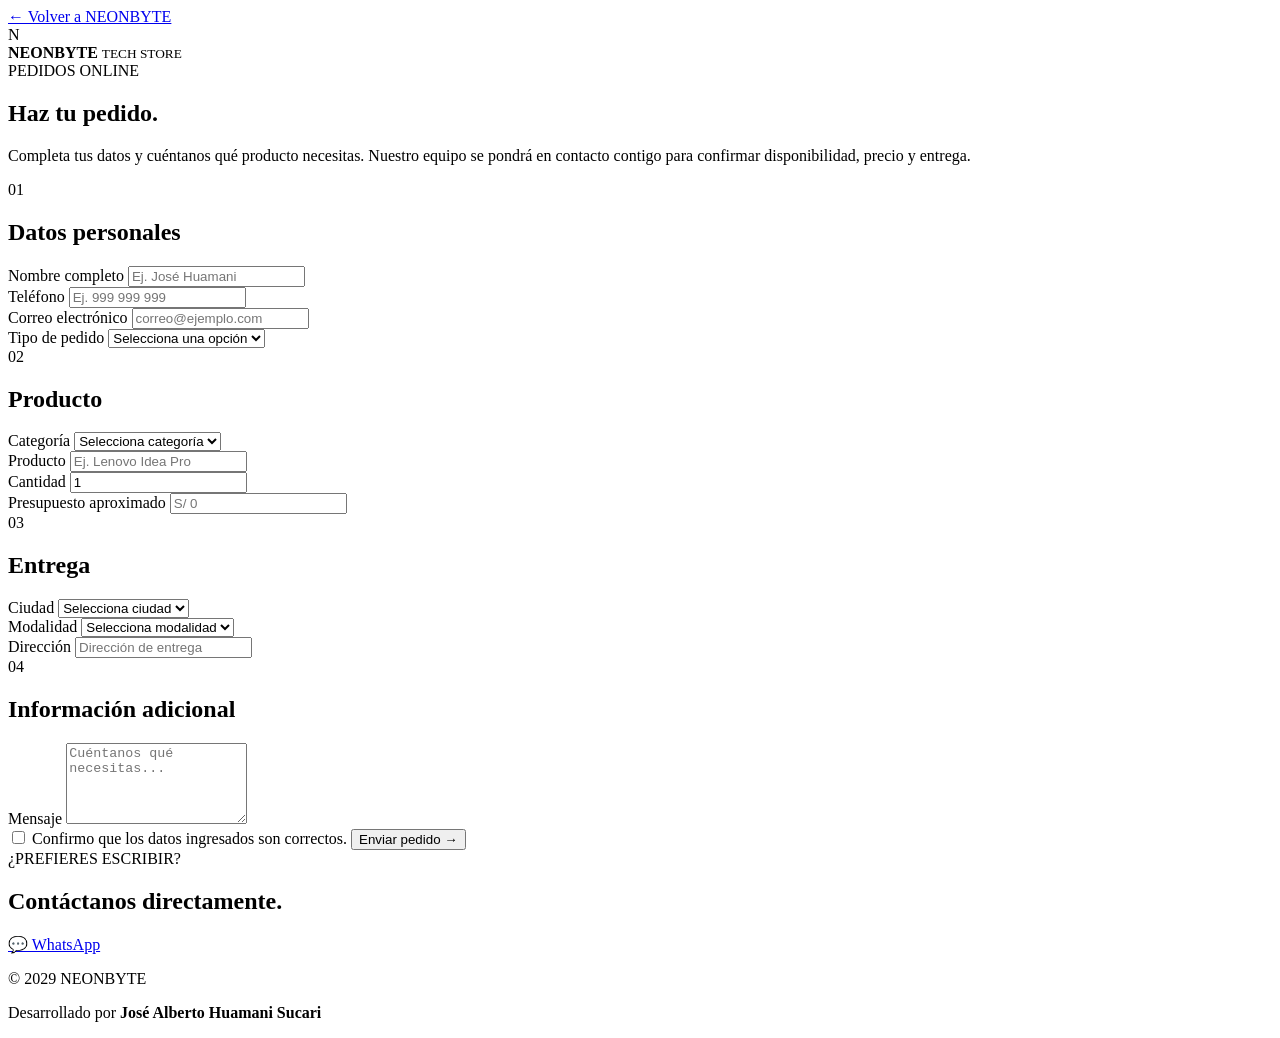
==== formulario.html @ d1038cfd "Update formulario.html" ====
<!DOCTYPE html>
<html lang="es">

<head>

    <meta charset="UTF-8">

    <meta
        name="viewport"
        content="width=device-width, initial-scale=1.0"
    >

    <title>NEONBYTE | Realizar pedido</title>

    <link
        rel="stylesheet"
        href="formulario.css"
    >

</head>


<body>


    <!-- =========================
         HEADER
    ========================== -->

    <header class="form-header">

        <a
            href="index.html"
            class="back-home"
        >
            ← Volver a NEONBYTE
        </a>


        <div class="form-logo">

            <span>N</span>

            <div>
                <strong>NEONBYTE</strong>
                <small>TECH STORE</small>
            </div>

        </div>

    </header>


    <!-- =========================
         CONTENIDO
    ========================== -->

    <main class="form-page">


        <section class="form-intro">

            <span>
                PEDIDOS ONLINE
            </span>

            <h1>
                Haz tu
                <strong>pedido.</strong>
            </h1>

            <p>
                Completa tus datos y cuéntanos qué producto
                necesitas. Nuestro equipo se pondrá en contacto
                contigo para confirmar disponibilidad, precio
                y entrega.
            </p>

        </section>


        <!-- =========================
             FORMULARIO
        ========================== -->

        <section class="form-card">

            <form id="orderForm">


                <div class="form-section-title">

                    <span>01</span>

                    <h2>
                        Datos personales
                    </h2>

                </div>


                <div class="form-grid">


                    <div class="field">

                        <label for="nombre">
                            Nombre completo
                        </label>

                        <input
                            type="text"
                            id="nombre"
                            name="nombre"
                            placeholder="Ej. José Huamani"
                            required
                        >

                    </div>


                    <div class="field">

                        <label for="telefono">
                            Teléfono
                        </label>

                        <input
                            type="tel"
                            id="telefono"
                            name="telefono"
                            placeholder="Ej. 999 999 999"
                            required
                        >

                    </div>


                    <div class="field">

                        <label for="correo">
                            Correo electrónico
                        </label>

                        <input
                            type="email"
                            id="correo"
                            name="correo"
                            placeholder="correo@ejemplo.com"
                            required
                        >

                    </div>


                    <div class="field">

                        <label for="tipo">
                            Tipo de pedido
                        </label>

                        <select
                            id="tipo"
                            name="tipo"
                            required
                        >

                            <option value="">
                                Selecciona una opción
                            </option>

                            <option value="unidad">
                                Por unidad
                            </option>

                            <option value="menor">
                                Por menor
                            </option>

                            <option value="mayor">
                                Por mayor
                            </option>

                        </select>

                    </div>

                </div>


                <div class="form-section-title">

                    <span>02</span>

                    <h2>
                        Producto
                    </h2>

                </div>


                <div class="form-grid">


                    <div class="field">

                        <label for="categoria">
                            Categoría
                        </label>

                        <select
                            id="categoria"
                            name="categoria"
                            required
                        >

                            <option value="">
                                Selecciona categoría
                            </option>

                            <option>
                                Laptops
                            </option>

                            <option>
                                Tablets
                            </option>

                            <option>
                                Periféricos
                            </option>

                            <option>
                                Energía
                            </option>

                            <option>
                                Redes
                            </option>

                        </select>

                    </div>


                    <div class="field">

                        <label for="producto">
                            Producto
                        </label>

                        <input
                            type="text"
                            id="producto"
                            name="producto"
                            placeholder="Ej. Lenovo Idea Pro"
                            required
                        >

                    </div>


                    <div class="field">

                        <label for="cantidad">
                            Cantidad
                        </label>

                        <input
                            type="number"
                            id="cantidad"
                            name="cantidad"
                            min="1"
                            value="1"
                            required
                        >

                    </div>


                    <div class="field">

                        <label for="presupuesto">
                            Presupuesto aproximado
                        </label>

                        <input
                            type="number"
                            id="presupuesto"
                            name="presupuesto"
                            min="0"
                            placeholder="S/ 0"
                        >

                    </div>

                </div>


                <div class="form-section-title">

                    <span>03</span>

                    <h2>
                        Entrega
                    </h2>

                </div>


                <div class="form-grid">


                    <div class="field">

                        <label for="ciudad">
                            Ciudad
                        </label>

                        <select
                            id="ciudad"
                            name="ciudad"
                            required
                        >

                            <option value="">
                                Selecciona ciudad
                            </option>

                            <option>
                                Lima
                            </option>

                            <option>
                                Chiclayo
                            </option>

                            <option>
                                Tarapoto
                            </option>

                            <option>
                                Cajamarca
                            </option>

                            <option>
                                Huancayo
                            </option>

                        </select>

                    </div>


                    <div class="field">

                        <label for="entrega">
                            Modalidad
                        </label>

                        <select
                            id="entrega"
                            name="entrega"
                            required
                        >

                            <option value="">
                                Selecciona modalidad
                            </option>

                            <option>
                                Envío
                            </option>

                            <option>
                                Recojo
                            </option>

                            <option>
                                Coordinar
                            </option>

                        </select>

                    </div>


                    <div class="field full">

                        <label for="direccion">
                            Dirección
                        </label>

                        <input
                            type="text"
                            id="direccion"
                            name="direccion"
                            placeholder="Dirección de entrega"
                        >

                    </div>

                </div>


                <div class="form-section-title">

                    <span>04</span>

                    <h2>
                        Información adicional
                    </h2>

                </div>


                <div class="field">

                    <label for="mensaje">
                        Mensaje
                    </label>

                    <textarea
                        id="mensaje"
                        name="mensaje"
                        rows="5"
                        placeholder="Cuéntanos qué necesitas..."
                    ></textarea>

                </div>


                <label class="check">

                    <input
                        type="checkbox"
                        id="terminos"
                        required
                    >

                    <span>
                        Confirmo que los datos ingresados son correctos.
                    </span>

                </label>


                <button
                    type="submit"
                    class="submit-btn"
                >
                    Enviar pedido →
                </button>


                <div
                    id="formMessage"
                    class="form-message"
                ></div>


            </form>

        </section>


        <!-- =========================
             WHATSAPP
        ========================== -->

        <section class="direct-contact">

            <div>

                <span>
                    ¿PREFIERES ESCRIBIR?
                </span>

                <h2>
                    Contáctanos directamente.
                </h2>

            </div>


            <a
                href="https://wa.me/51929647116"
                target="_blank"
            >
                💬 WhatsApp
            </a>

        </section>


    </main>


    <footer>

        <p>
            © 2029 NEONBYTE
        </p>

        <p>
            Desarrollado por
            <strong>
                José Alberto Huamani Sucari
            </strong>
        </p>

    </footer>


    <script>

        const form =
            document.getElementById("orderForm");

        const message =
            document.getElementById("formMessage");


        form.addEventListener(
            "submit",
            function(event) {

                event.preventDefault();


                const nombre =
                    document.getElementById("nombre").value;

                const producto =
                    document.getElementById("producto").value;

                const cantidad =
                    document.getElementById("cantidad").value;


                message.innerHTML = `
                    <strong>¡Pedido recibido! ✓</strong>
                    <br>
                    Gracias ${nombre}.
                    Registramos tu solicitud de
                    ${cantidad} unidad(es) de ${producto}.
                    <br><br>
                    Para confirmar el pedido puedes
                    escribirnos por WhatsApp.
                `;


                message.classList.add("show");


                form.reset();


                window.scrollTo({
                    top: document.body.scrollHeight,
                    behavior: "smooth"
                });

            }
        );

    </script>


</body>

</html>
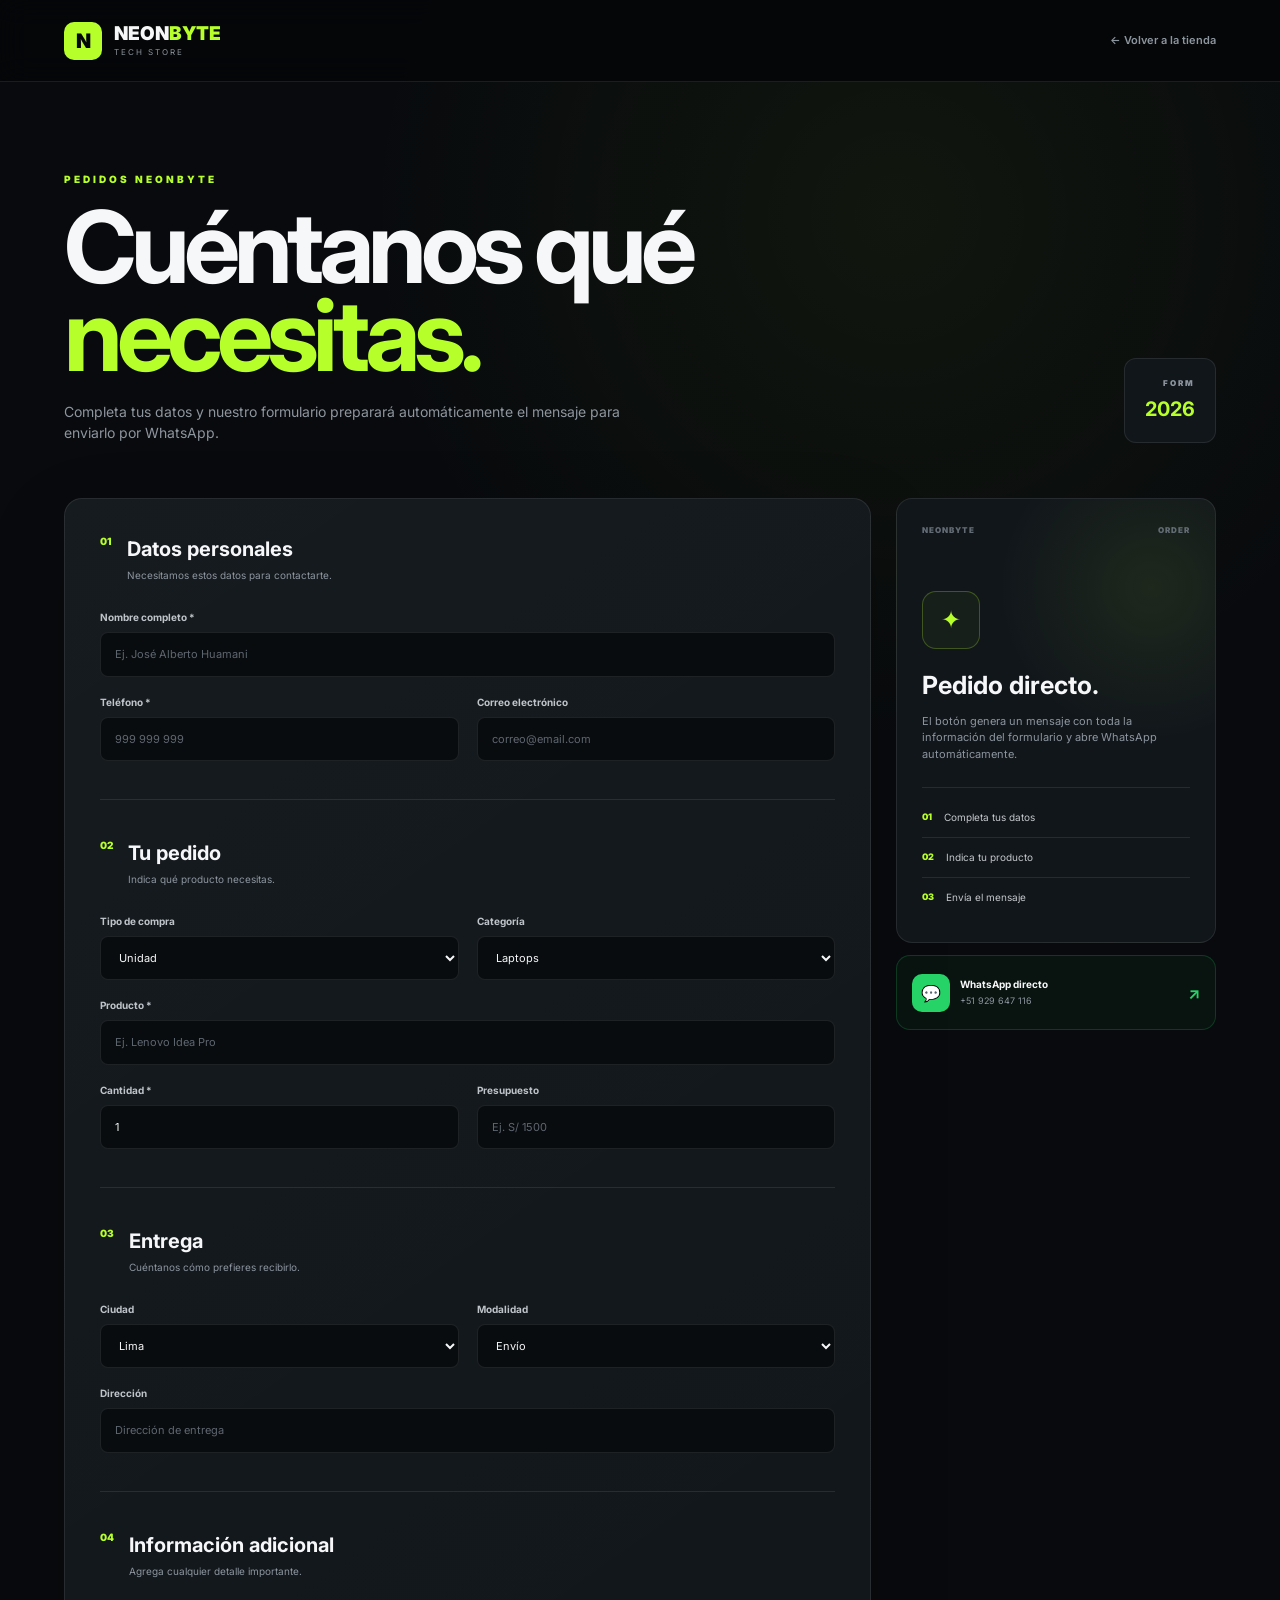
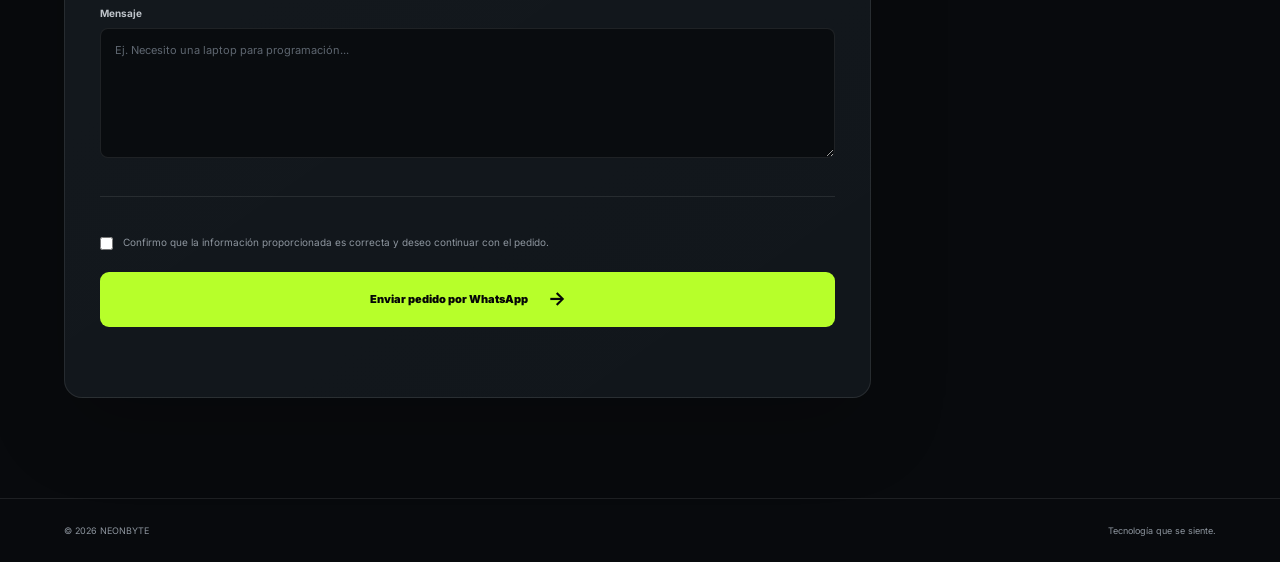
==== commit 517797d7: "Add files via upload" ====
--- a/formulario.html
+++ b/formulario.html
@@ -10,7 +10,20 @@
         content="width=device-width, initial-scale=1.0"
     >
 
+    <meta
+        name="description"
+        content="Formulario de pedidos NEONBYTE."
+    >
+
     <title>NEONBYTE | Realizar pedido</title>
+
+    <link rel="preconnect" href="https://fonts.googleapis.com">
+    <link rel="preconnect" href="https://fonts.gstatic.com" crossorigin>
+
+    <link
+        href="https://fonts.googleapis.com/css2?family=Inter:wght@400;500;600;700;800;900&display=swap"
+        rel="stylesheet"
+    >
 
     <link
         rel="stylesheet"
@@ -22,551 +35,580 @@
 
 <body>
 
-
-    <!-- =========================
-         HEADER
-    ========================== -->
-
     <header class="form-header">
 
         <a
             href="index.html"
-            class="back-home"
+            class="brand"
         >
-            ← Volver a NEONBYTE
+
+            <div class="brand-mark">
+                N
+            </div>
+
+            <div>
+                <div class="brand-name">
+                    NEON<span>BYTE</span>
+                </div>
+
+                <small>
+                    TECH STORE
+                </small>
+            </div>
+
         </a>
 
 
-        <div class="form-logo">
-
-            <span>N</span>
+        <a
+            href="index.html"
+            class="back-link"
+        >
+            ← Volver a la tienda
+        </a>
+
+    </header>
+
+
+    <main class="form-page">
+
+        <section class="form-hero">
 
             <div>
-                <strong>NEONBYTE</strong>
-                <small>TECH STORE</small>
+
+                <p class="form-label">
+                    PEDIDOS NEONBYTE
+                </p>
+
+                <h1>
+                    Cuéntanos qué
+                    <span>necesitas.</span>
+                </h1>
+
+                <p>
+                    Completa tus datos y nuestro formulario
+                    preparará automáticamente el mensaje
+                    para enviarlo por WhatsApp.
+                </p>
+
             </div>
 
-        </div>
-
-    </header>
-
-
-    <!-- =========================
-         CONTENIDO
-    ========================== -->
-
-    <main class="form-page">
-
-
-        <section class="form-intro">
-
-            <span>
-                PEDIDOS ONLINE
-            </span>
-
-            <h1>
-                Haz tu
-                <strong>pedido.</strong>
-            </h1>
-
-            <p>
-                Completa tus datos y cuéntanos qué producto
-                necesitas. Nuestro equipo se pondrá en contacto
-                contigo para confirmar disponibilidad, precio
-                y entrega.
-            </p>
+
+            <div class="form-code">
+                <span>FORM</span>
+                <strong>2026</strong>
+            </div>
 
         </section>
 
 
-        <!-- =========================
-             FORMULARIO
-        ========================== -->
-
-        <section class="form-card">
-
-            <form id="orderForm">
-
-
-                <div class="form-section-title">
-
-                    <span>01</span>
-
-                    <h2>
-                        Datos personales
-                    </h2>
-
-                </div>
-
-
-                <div class="form-grid">
-
-
-                    <div class="field">
-
-                        <label for="nombre">
-                            Nombre completo
-                        </label>
+        <section class="form-layout">
+
+            <div class="form-card">
+
+                <form id="orderForm">
+
+                    <!-- DATOS -->
+
+                    <div class="form-block">
+
+                        <div class="block-heading">
+                            <span>01</span>
+
+                            <div>
+                                <h2>
+                                    Datos personales
+                                </h2>
+
+                                <p>
+                                    Necesitamos estos datos para contactarte.
+                                </p>
+                            </div>
+                        </div>
+
+
+                        <div class="input-grid">
+
+                            <div class="field field-full">
+
+                                <label for="nombre">
+                                    Nombre completo *
+                                </label>
+
+                                <input
+                                    type="text"
+                                    id="nombre"
+                                    name="nombre"
+                                    placeholder="Ej. José Alberto Huamani"
+                                    required
+                                >
+
+                            </div>
+
+
+                            <div class="field">
+
+                                <label for="telefono">
+                                    Teléfono *
+                                </label>
+
+                                <input
+                                    type="tel"
+                                    id="telefono"
+                                    name="telefono"
+                                    placeholder="999 999 999"
+                                    required
+                                >
+
+                            </div>
+
+
+                            <div class="field">
+
+                                <label for="correo">
+                                    Correo electrónico
+                                </label>
+
+                                <input
+                                    type="email"
+                                    id="correo"
+                                    name="correo"
+                                    placeholder="correo@email.com"
+                                >
+
+                            </div>
+
+                        </div>
+
+                    </div>
+
+
+                    <!-- PEDIDO -->
+
+                    <div class="form-block">
+
+                        <div class="block-heading">
+                            <span>02</span>
+
+                            <div>
+                                <h2>
+                                    Tu pedido
+                                </h2>
+
+                                <p>
+                                    Indica qué producto necesitas.
+                                </p>
+                            </div>
+                        </div>
+
+
+                        <div class="input-grid">
+
+                            <div class="field">
+
+                                <label for="tipo">
+                                    Tipo de compra
+                                </label>
+
+                                <select
+                                    id="tipo"
+                                    name="tipo"
+                                >
+
+                                    <option value="Unidad">
+                                        Unidad
+                                    </option>
+
+                                    <option value="Minorista">
+                                        Minorista
+                                    </option>
+
+                                    <option value="Mayorista">
+                                        Mayorista
+                                    </option>
+
+                                </select>
+
+                            </div>
+
+
+                            <div class="field">
+
+                                <label for="categoria">
+                                    Categoría
+                                </label>
+
+                                <select
+                                    id="categoria"
+                                    name="categoria"
+                                >
+
+                                    <option value="Laptops">
+                                        Laptops
+                                    </option>
+
+                                    <option value="Tablets">
+                                        Tablets
+                                    </option>
+
+                                    <option value="Periféricos">
+                                        Periféricos
+                                    </option>
+
+                                    <option value="Energía">
+                                        Energía
+                                    </option>
+
+                                    <option value="Redes">
+                                        Redes
+                                    </option>
+
+                                </select>
+
+                            </div>
+
+
+                            <div class="field field-full">
+
+                                <label for="producto">
+                                    Producto *
+                                </label>
+
+                                <input
+                                    type="text"
+                                    id="producto"
+                                    name="producto"
+                                    placeholder="Ej. Lenovo Idea Pro"
+                                    required
+                                >
+
+                            </div>
+
+
+                            <div class="field">
+
+                                <label for="cantidad">
+                                    Cantidad *
+                                </label>
+
+                                <input
+                                    type="number"
+                                    id="cantidad"
+                                    name="cantidad"
+                                    value="1"
+                                    min="1"
+                                    required
+                                >
+
+                            </div>
+
+
+                            <div class="field">
+
+                                <label for="presupuesto">
+                                    Presupuesto
+                                </label>
+
+                                <input
+                                    type="text"
+                                    id="presupuesto"
+                                    name="presupuesto"
+                                    placeholder="Ej. S/ 1500"
+                                >
+
+                            </div>
+
+                        </div>
+
+                    </div>
+
+
+                    <!-- ENTREGA -->
+
+                    <div class="form-block">
+
+                        <div class="block-heading">
+                            <span>03</span>
+
+                            <div>
+                                <h2>
+                                    Entrega
+                                </h2>
+
+                                <p>
+                                    Cuéntanos cómo prefieres recibirlo.
+                                </p>
+                            </div>
+                        </div>
+
+
+                        <div class="input-grid">
+
+                            <div class="field">
+
+                                <label for="ciudad">
+                                    Ciudad
+                                </label>
+
+                                <select
+                                    id="ciudad"
+                                    name="ciudad"
+                                >
+
+                                    <option value="Lima">
+                                        Lima
+                                    </option>
+
+                                    <option value="Chiclayo">
+                                        Chiclayo
+                                    </option>
+
+                                    <option value="Tarapoto">
+                                        Tarapoto
+                                    </option>
+
+                                    <option value="Cajamarca">
+                                        Cajamarca
+                                    </option>
+
+                                    <option value="Huancayo">
+                                        Huancayo
+                                    </option>
+
+                                </select>
+
+                            </div>
+
+
+                            <div class="field">
+
+                                <label for="entrega">
+                                    Modalidad
+                                </label>
+
+                                <select
+                                    id="entrega"
+                                    name="entrega"
+                                >
+
+                                    <option value="Envío">
+                                        Envío
+                                    </option>
+
+                                    <option value="Recojo">
+                                        Recojo
+                                    </option>
+
+                                    <option value="Coordinar">
+                                        Coordinar
+                                    </option>
+
+                                </select>
+
+                            </div>
+
+
+                            <div class="field field-full">
+
+                                <label for="direccion">
+                                    Dirección
+                                </label>
+
+                                <input
+                                    type="text"
+                                    id="direccion"
+                                    name="direccion"
+                                    placeholder="Dirección de entrega"
+                                >
+
+                            </div>
+
+                        </div>
+
+                    </div>
+
+
+                    <!-- MENSAJE -->
+
+                    <div class="form-block">
+
+                        <div class="block-heading">
+                            <span>04</span>
+
+                            <div>
+                                <h2>
+                                    Información adicional
+                                </h2>
+
+                                <p>
+                                    Agrega cualquier detalle importante.
+                                </p>
+                            </div>
+                        </div>
+
+
+                        <div class="field">
+
+                            <label for="mensaje">
+                                Mensaje
+                            </label>
+
+                            <textarea
+                                id="mensaje"
+                                name="mensaje"
+                                rows="6"
+                                placeholder="Ej. Necesito una laptop para programación..."
+                            ></textarea>
+
+                        </div>
+
+                    </div>
+
+
+                    <label class="terms">
 
                         <input
-                            type="text"
-                            id="nombre"
-                            name="nombre"
-                            placeholder="Ej. José Huamani"
+                            type="checkbox"
+                            id="terms"
                             required
                         >
 
-                    </div>
-
-
-                    <div class="field">
-
-                        <label for="telefono">
-                            Teléfono
-                        </label>
-
-                        <input
-                            type="tel"
-                            id="telefono"
-                            name="telefono"
-                            placeholder="Ej. 999 999 999"
-                            required
-                        >
-
-                    </div>
-
-
-                    <div class="field">
-
-                        <label for="correo">
-                            Correo electrónico
-                        </label>
-
-                        <input
-                            type="email"
-                            id="correo"
-                            name="correo"
-                            placeholder="correo@ejemplo.com"
-                            required
-                        >
-
-                    </div>
-
-
-                    <div class="field">
-
-                        <label for="tipo">
-                            Tipo de pedido
-                        </label>
-
-                        <select
-                            id="tipo"
-                            name="tipo"
-                            required
-                        >
-
-                            <option value="">
-                                Selecciona una opción
-                            </option>
-
-                            <option value="unidad">
-                                Por unidad
-                            </option>
-
-                            <option value="menor">
-                                Por menor
-                            </option>
-
-                            <option value="mayor">
-                                Por mayor
-                            </option>
-
-                        </select>
-
+                        <span>
+                            Confirmo que la información proporcionada
+                            es correcta y deseo continuar con el pedido.
+                        </span>
+
+                    </label>
+
+
+                    <button
+                        type="submit"
+                        class="submit-button"
+                    >
+                        <span>
+                            Enviar pedido por WhatsApp
+                        </span>
+
+                        <strong>
+                            →
+                        </strong>
+                    </button>
+
+
+                    <div
+                        id="formMessage"
+                        class="form-message"
+                        aria-live="polite"
+                    ></div>
+
+                </form>
+
+            </div>
+
+
+            <!-- RESUMEN -->
+
+            <aside class="order-side">
+
+                <div class="side-card">
+
+                    <div class="side-top">
+                        <span>NEONBYTE</span>
+                        <span>ORDER</span>
+                    </div>
+
+
+                    <div class="side-icon">
+                        ✦
+                    </div>
+
+
+                    <h3>
+                        Pedido directo.
+                    </h3>
+
+                    <p>
+                        El botón genera un mensaje con toda
+                        la información del formulario y abre
+                        WhatsApp automáticamente.
+                    </p>
+
+
+                    <div class="side-line"></div>
+
+
+                    <div class="side-step">
+                        <span>01</span>
+                        <p>
+                            Completa tus datos
+                        </p>
+                    </div>
+
+                    <div class="side-step">
+                        <span>02</span>
+                        <p>
+                            Indica tu producto
+                        </p>
+                    </div>
+
+                    <div class="side-step">
+                        <span>03</span>
+                        <p>
+                            Envía el mensaje
+                        </p>
                     </div>
 
                 </div>
 
 
-                <div class="form-section-title">
-
-                    <span>02</span>
-
-                    <h2>
-                        Producto
-                    </h2>
-
-                </div>
-
-
-                <div class="form-grid">
-
-
-                    <div class="field">
-
-                        <label for="categoria">
-                            Categoría
-                        </label>
-
-                        <select
-                            id="categoria"
-                            name="categoria"
-                            required
-                        >
-
-                            <option value="">
-                                Selecciona categoría
-                            </option>
-
-                            <option>
-                                Laptops
-                            </option>
-
-                            <option>
-                                Tablets
-                            </option>
-
-                            <option>
-                                Periféricos
-                            </option>
-
-                            <option>
-                                Energía
-                            </option>
-
-                            <option>
-                                Redes
-                            </option>
-
-                        </select>
-
-                    </div>
-
-
-                    <div class="field">
-
-                        <label for="producto">
-                            Producto
-                        </label>
-
-                        <input
-                            type="text"
-                            id="producto"
-                            name="producto"
-                            placeholder="Ej. Lenovo Idea Pro"
-                            required
-                        >
-
-                    </div>
-
-
-                    <div class="field">
-
-                        <label for="cantidad">
-                            Cantidad
-                        </label>
-
-                        <input
-                            type="number"
-                            id="cantidad"
-                            name="cantidad"
-                            min="1"
-                            value="1"
-                            required
-                        >
-
-                    </div>
-
-
-                    <div class="field">
-
-                        <label for="presupuesto">
-                            Presupuesto aproximado
-                        </label>
-
-                        <input
-                            type="number"
-                            id="presupuesto"
-                            name="presupuesto"
-                            min="0"
-                            placeholder="S/ 0"
-                        >
-
-                    </div>
-
-                </div>
-
-
-                <div class="form-section-title">
-
-                    <span>03</span>
-
-                    <h2>
-                        Entrega
-                    </h2>
-
-                </div>
-
-
-                <div class="form-grid">
-
-
-                    <div class="field">
-
-                        <label for="ciudad">
-                            Ciudad
-                        </label>
-
-                        <select
-                            id="ciudad"
-                            name="ciudad"
-                            required
-                        >
-
-                            <option value="">
-                                Selecciona ciudad
-                            </option>
-
-                            <option>
-                                Lima
-                            </option>
-
-                            <option>
-                                Chiclayo
-                            </option>
-
-                            <option>
-                                Tarapoto
-                            </option>
-
-                            <option>
-                                Cajamarca
-                            </option>
-
-                            <option>
-                                Huancayo
-                            </option>
-
-                        </select>
-
-                    </div>
-
-
-                    <div class="field">
-
-                        <label for="entrega">
-                            Modalidad
-                        </label>
-
-                        <select
-                            id="entrega"
-                            name="entrega"
-                            required
-                        >
-
-                            <option value="">
-                                Selecciona modalidad
-                            </option>
-
-                            <option>
-                                Envío
-                            </option>
-
-                            <option>
-                                Recojo
-                            </option>
-
-                            <option>
-                                Coordinar
-                            </option>
-
-                        </select>
-
-                    </div>
-
-
-                    <div class="field full">
-
-                        <label for="direccion">
-                            Dirección
-                        </label>
-
-                        <input
-                            type="text"
-                            id="direccion"
-                            name="direccion"
-                            placeholder="Dirección de entrega"
-                        >
-
-                    </div>
-
-                </div>
-
-
-                <div class="form-section-title">
-
-                    <span>04</span>
-
-                    <h2>
-                        Información adicional
-                    </h2>
-
-                </div>
-
-
-                <div class="field">
-
-                    <label for="mensaje">
-                        Mensaje
-                    </label>
-
-                    <textarea
-                        id="mensaje"
-                        name="mensaje"
-                        rows="5"
-                        placeholder="Cuéntanos qué necesitas..."
-                    ></textarea>
-
-                </div>
-
-
-                <label class="check">
-
-                    <input
-                        type="checkbox"
-                        id="terminos"
-                        required
-                    >
+                <a
+                    href="https://wa.me/51929647116"
+                    target="_blank"
+                    rel="noopener noreferrer"
+                    class="direct-whatsapp"
+                >
 
                     <span>
-                        Confirmo que los datos ingresados son correctos.
+                        💬
                     </span>
 
-                </label>
-
-
-                <button
-                    type="submit"
-                    class="submit-btn"
-                >
-                    Enviar pedido →
-                </button>
-
-
-                <div
-                    id="formMessage"
-                    class="form-message"
-                ></div>
-
-
-            </form>
+                    <div>
+                        <strong>
+                            WhatsApp directo
+                        </strong>
+
+                        <small>
+                            +51 929 647 116
+                        </small>
+                    </div>
+
+                    <b>
+                        ↗
+                    </b>
+
+                </a>
+
+            </aside>
 
         </section>
 
-
-        <!-- =========================
-             WHATSAPP
-        ========================== -->
-
-        <section class="direct-contact">
-
-            <div>
-
-                <span>
-                    ¿PREFIERES ESCRIBIR?
-                </span>
-
-                <h2>
-                    Contáctanos directamente.
-                </h2>
-
-            </div>
-
-
-            <a
-                href="https://wa.me/51929647116"
-                target="_blank"
-            >
-                💬 WhatsApp
-            </a>
-
-        </section>
-
-
     </main>
 
 
-    <footer>
+    <footer class="form-footer">
 
         <p>
-            © 2029 NEONBYTE
+            © 2026 NEONBYTE
         </p>
 
         <p>
-            Desarrollado por
-            <strong>
-                José Alberto Huamani Sucari
-            </strong>
+            Tecnología que se siente.
         </p>
 
     </footer>
 
 
-    <script>
-
-        const form =
-            document.getElementById("orderForm");
-
-        const message =
-            document.getElementById("formMessage");
-
-
-        form.addEventListener(
-            "submit",
-            function(event) {
-
-                event.preventDefault();
-
-
-                const nombre =
-                    document.getElementById("nombre").value;
-
-                const producto =
-                    document.getElementById("producto").value;
-
-                const cantidad =
-                    document.getElementById("cantidad").value;
-
-
-                message.innerHTML = `
-                    <strong>¡Pedido recibido! ✓</strong>
-                    <br>
-                    Gracias ${nombre}.
-                    Registramos tu solicitud de
-                    ${cantidad} unidad(es) de ${producto}.
-                    <br><br>
-                    Para confirmar el pedido puedes
-                    escribirnos por WhatsApp.
-                `;
-
-
-                message.classList.add("show");
-
-
-                form.reset();
-
-
-                window.scrollTo({
-                    top: document.body.scrollHeight,
-                    behavior: "smooth"
-                });
-
-            }
-        );
-
-    </script>
-
+    <script src="formulario.js"></script>
 
 </body>
 
-</html>
+</html>
--- a/formulario.css
+++ b/formulario.css
@@ -0,0 +1,680 @@
+:root {
+    --neon: #b7ff2a;
+    --bg: #080a0d;
+    --bg-2: #0d1116;
+    --card: #11161b;
+    --border: rgba(255,255,255,.09);
+    --white: #f6f7f8;
+    --muted: #8d959e;
+    --green: #25d366;
+}
+
+* {
+    margin: 0;
+    padding: 0;
+    box-sizing: border-box;
+}
+
+html {
+    scroll-behavior: smooth;
+}
+
+body {
+    min-width: 320px;
+
+    background:
+        radial-gradient(
+            circle at 70% 10%,
+            rgba(183,255,42,.05),
+            transparent 25%
+        ),
+        var(--bg);
+
+    color: var(--white);
+
+    font-family: "Inter", Arial, sans-serif;
+
+    line-height: 1.5;
+}
+
+a {
+    text-decoration: none;
+    color: inherit;
+}
+
+button,
+input,
+select,
+textarea {
+    font: inherit;
+}
+
+
+/* =========================================================
+   HEADER
+========================================================= */
+
+.form-header {
+    min-height: 82px;
+
+    padding: 0 5%;
+
+    border-bottom: 1px solid var(--border);
+
+    display: flex;
+    justify-content: space-between;
+    align-items: center;
+
+    background: rgba(5,6,8,.9);
+    backdrop-filter: blur(15px);
+
+    position: sticky;
+    top: 0;
+    z-index: 100;
+}
+
+.brand {
+    display: flex;
+    align-items: center;
+    gap: 12px;
+}
+
+.brand-mark {
+    width: 38px;
+    height: 38px;
+
+    display: grid;
+    place-items: center;
+
+    border-radius: 10px;
+
+    background: var(--neon);
+    color: #050608;
+
+    font-size: 20px;
+    font-weight: 900;
+}
+
+.brand-name {
+    font-size: 19px;
+    font-weight: 900;
+    line-height: 1;
+}
+
+.brand-name span {
+    color: var(--neon);
+}
+
+.brand small {
+    display: block;
+    margin-top: 3px;
+
+    color: var(--muted);
+
+    font-size: 8px;
+    letter-spacing: 2px;
+}
+
+.back-link {
+    color: var(--muted);
+    font-size: 11px;
+    font-weight: 600;
+}
+
+.back-link:hover {
+    color: var(--neon);
+}
+
+
+/* =========================================================
+   MAIN
+========================================================= */
+
+.form-page {
+    width: min(1200px, 90%);
+    margin: auto;
+
+    padding: 90px 0 100px;
+}
+
+
+/* =========================================================
+   HERO
+========================================================= */
+
+.form-hero {
+    display: flex;
+    justify-content: space-between;
+    align-items: end;
+    gap: 40px;
+
+    padding-bottom: 55px;
+}
+
+.form-label {
+    color: var(--neon);
+
+    font-size: 10px;
+    font-weight: 900;
+
+    letter-spacing: 3px;
+}
+
+.form-hero h1 {
+    max-width: 800px;
+
+    margin-top: 16px;
+
+    font-size: clamp(52px, 8vw, 100px);
+    line-height: .88;
+
+    letter-spacing: -6px;
+}
+
+.form-hero h1 span {
+    color: var(--neon);
+}
+
+.form-hero > div:first-child > p:last-child {
+    max-width: 610px;
+
+    margin-top: 22px;
+
+    color: var(--muted);
+    font-size: 14px;
+}
+
+.form-code {
+    flex-shrink: 0;
+
+    padding: 18px 20px;
+
+    border: 1px solid var(--border);
+    border-radius: 12px;
+
+    background: var(--card);
+
+    display: flex;
+    flex-direction: column;
+
+    text-align: right;
+}
+
+.form-code span {
+    color: var(--muted);
+
+    font-size: 8px;
+    font-weight: 900;
+    letter-spacing: 2px;
+}
+
+.form-code strong {
+    margin-top: 5px;
+
+    color: var(--neon);
+
+    font-size: 20px;
+}
+
+
+/* =========================================================
+   LAYOUT
+========================================================= */
+
+.form-layout {
+    display: grid;
+    grid-template-columns: minmax(0, 1fr) 320px;
+    gap: 25px;
+
+    align-items: start;
+}
+
+
+/* =========================================================
+   FORM CARD
+========================================================= */
+
+.form-card {
+    padding: 35px;
+
+    border: 1px solid var(--border);
+    border-radius: 18px;
+
+    background:
+        linear-gradient(
+            145deg,
+            rgba(255,255,255,.02),
+            transparent
+        ),
+        var(--card);
+
+    box-shadow:
+        0 30px 80px rgba(0,0,0,.18);
+}
+
+.form-block {
+    padding-bottom: 38px;
+    margin-bottom: 38px;
+
+    border-bottom: 1px solid var(--border);
+}
+
+.block-heading {
+    display: flex;
+    gap: 15px;
+
+    margin-bottom: 27px;
+}
+
+.block-heading > span {
+    color: var(--neon);
+
+    font-size: 10px;
+    font-weight: 900;
+}
+
+.block-heading h2 {
+    font-size: 20px;
+}
+
+.block-heading p {
+    margin-top: 4px;
+    color: var(--muted);
+    font-size: 10px;
+}
+
+.input-grid {
+    display: grid;
+    grid-template-columns: 1fr 1fr;
+    gap: 18px;
+}
+
+.field {
+    display: flex;
+    flex-direction: column;
+    gap: 7px;
+}
+
+.field-full {
+    grid-column: 1 / -1;
+}
+
+.field label {
+    color: #bfc4ca;
+    font-size: 10px;
+    font-weight: 700;
+}
+
+.field input,
+.field select,
+.field textarea {
+    width: 100%;
+
+    padding: 13px 14px;
+
+    border: 1px solid var(--border);
+    border-radius: 8px;
+
+    outline: none;
+
+    background: #090c0f;
+    color: var(--white);
+
+    font-size: 11px;
+
+    transition: .25s;
+}
+
+.field textarea {
+    resize: vertical;
+    min-height: 130px;
+}
+
+.field input::placeholder,
+.field textarea::placeholder {
+    color: #5e6670;
+}
+
+.field input:focus,
+.field select:focus,
+.field textarea:focus {
+    border-color: var(--neon);
+
+    box-shadow:
+        0 0 0 3px rgba(183,255,42,.04);
+}
+
+
+/* =========================================================
+   TERMS
+========================================================= */
+
+.terms {
+    display: flex;
+    align-items: flex-start;
+    gap: 10px;
+
+    color: var(--muted);
+
+    font-size: 10px;
+
+    cursor: pointer;
+}
+
+.terms input {
+    margin-top: 2px;
+
+    accent-color: var(--neon);
+}
+
+
+/* =========================================================
+   SUBMIT
+========================================================= */
+
+.submit-button {
+    width: 100%;
+    min-height: 55px;
+
+    margin-top: 22px;
+
+    padding: 0 20px;
+
+    border: 0;
+    border-radius: 9px;
+
+    background: var(--neon);
+    color: #050608;
+
+    display: flex;
+    align-items: center;
+    justify-content: center;
+    gap: 20px;
+
+    font-size: 11px;
+    font-weight: 900;
+
+    transition: .25s;
+}
+
+.submit-button strong {
+    font-size: 19px;
+}
+
+.submit-button:hover {
+    background: #d4ff78;
+    transform: translateY(-2px);
+
+    box-shadow:
+        0 15px 30px rgba(183,255,42,.1);
+}
+
+.form-message {
+    min-height: 20px;
+
+    margin-top: 15px;
+
+    text-align: center;
+
+    color: var(--neon);
+
+    font-size: 10px;
+}
+
+
+/* =========================================================
+   SIDE CARD
+========================================================= */
+
+.order-side {
+    position: sticky;
+    top: 105px;
+}
+
+.side-card {
+    padding: 25px;
+
+    border: 1px solid var(--border);
+    border-radius: 16px;
+
+    background:
+        radial-gradient(
+            circle at 80% 20%,
+            rgba(183,255,42,.08),
+            transparent 35%
+        ),
+        var(--card);
+}
+
+.side-top {
+    display: flex;
+    justify-content: space-between;
+
+    color: #636c75;
+
+    font-size: 8px;
+    font-weight: 900;
+    letter-spacing: 1px;
+}
+
+.side-icon {
+    width: 58px;
+    height: 58px;
+
+    margin-top: 55px;
+
+    border: 1px solid rgba(183,255,42,.25);
+    border-radius: 14px;
+
+    display: grid;
+    place-items: center;
+
+    color: var(--neon);
+
+    background: rgba(183,255,42,.04);
+
+    font-size: 24px;
+}
+
+.side-card h3 {
+    margin-top: 18px;
+
+    font-size: 25px;
+}
+
+.side-card > p {
+    margin-top: 8px;
+
+    color: var(--muted);
+
+    font-size: 11px;
+}
+
+.side-line {
+    width: 100%;
+    height: 1px;
+
+    margin: 25px 0 10px;
+
+    background: var(--border);
+}
+
+.side-step {
+    display: flex;
+    gap: 12px;
+
+    padding: 12px 0;
+
+    border-bottom: 1px solid var(--border);
+}
+
+.side-step:last-child {
+    border-bottom: 0;
+}
+
+.side-step span {
+    color: var(--neon);
+
+    font-size: 9px;
+    font-weight: 900;
+}
+
+.side-step p {
+    color: #c4c8cc;
+
+    font-size: 10px;
+}
+
+
+/* =========================================================
+   WHATSAPP
+========================================================= */
+
+.direct-whatsapp {
+    margin-top: 12px;
+
+    min-height: 75px;
+
+    padding: 15px;
+
+    border: 1px solid rgba(37,211,102,.2);
+    border-radius: 14px;
+
+    background: rgba(37,211,102,.05);
+
+    display: grid;
+    grid-template-columns: 38px 1fr auto;
+    align-items: center;
+    gap: 10px;
+
+    transition: .25s;
+}
+
+.direct-whatsapp:hover {
+    border-color: rgba(37,211,102,.45);
+    transform: translateY(-2px);
+}
+
+.direct-whatsapp > span {
+    width: 38px;
+    height: 38px;
+
+    border-radius: 10px;
+
+    display: grid;
+    place-items: center;
+
+    background: var(--green);
+}
+
+.direct-whatsapp strong {
+    display: block;
+    font-size: 10px;
+}
+
+.direct-whatsapp small {
+    display: block;
+    margin-top: 2px;
+    color: var(--muted);
+    font-size: 9px;
+}
+
+.direct-whatsapp b {
+    color: var(--green);
+}
+
+
+/* =========================================================
+   FOOTER
+========================================================= */
+
+.form-footer {
+    padding: 25px 5%;
+
+    border-top: 1px solid var(--border);
+
+    display: flex;
+    justify-content: space-between;
+
+    color: var(--muted);
+
+    font-size: 9px;
+}
+
+
+/* =========================================================
+   RESPONSIVE
+========================================================= */
+
+@media (max-width: 900px) {
+
+    .form-layout {
+        grid-template-columns: 1fr;
+    }
+
+    .order-side {
+        position: static;
+    }
+
+}
+
+
+@media (max-width: 650px) {
+
+    .form-header {
+        padding: 0 5%;
+        min-height: 72px;
+    }
+
+    .brand-name {
+        font-size: 16px;
+    }
+
+    .brand small {
+        display: none;
+    }
+
+    .back-link {
+        font-size: 9px;
+    }
+
+    .form-page {
+        width: 90%;
+        padding: 70px 0;
+    }
+
+    .form-hero {
+        flex-direction: column;
+        align-items: flex-start;
+    }
+
+    .form-code {
+        display: none;
+    }
+
+    .form-hero h1 {
+        letter-spacing: -3px;
+    }
+
+    .input-grid {
+        grid-template-columns: 1fr;
+    }
+
+    .field-full {
+        grid-column: auto;
+    }
+
+    .form-card {
+        padding: 24px;
+    }
+
+    .block-heading {
+        gap: 10px;
+    }
+
+    .form-footer {
+        flex-direction: column;
+        gap: 8px;
+    }
+
+}
